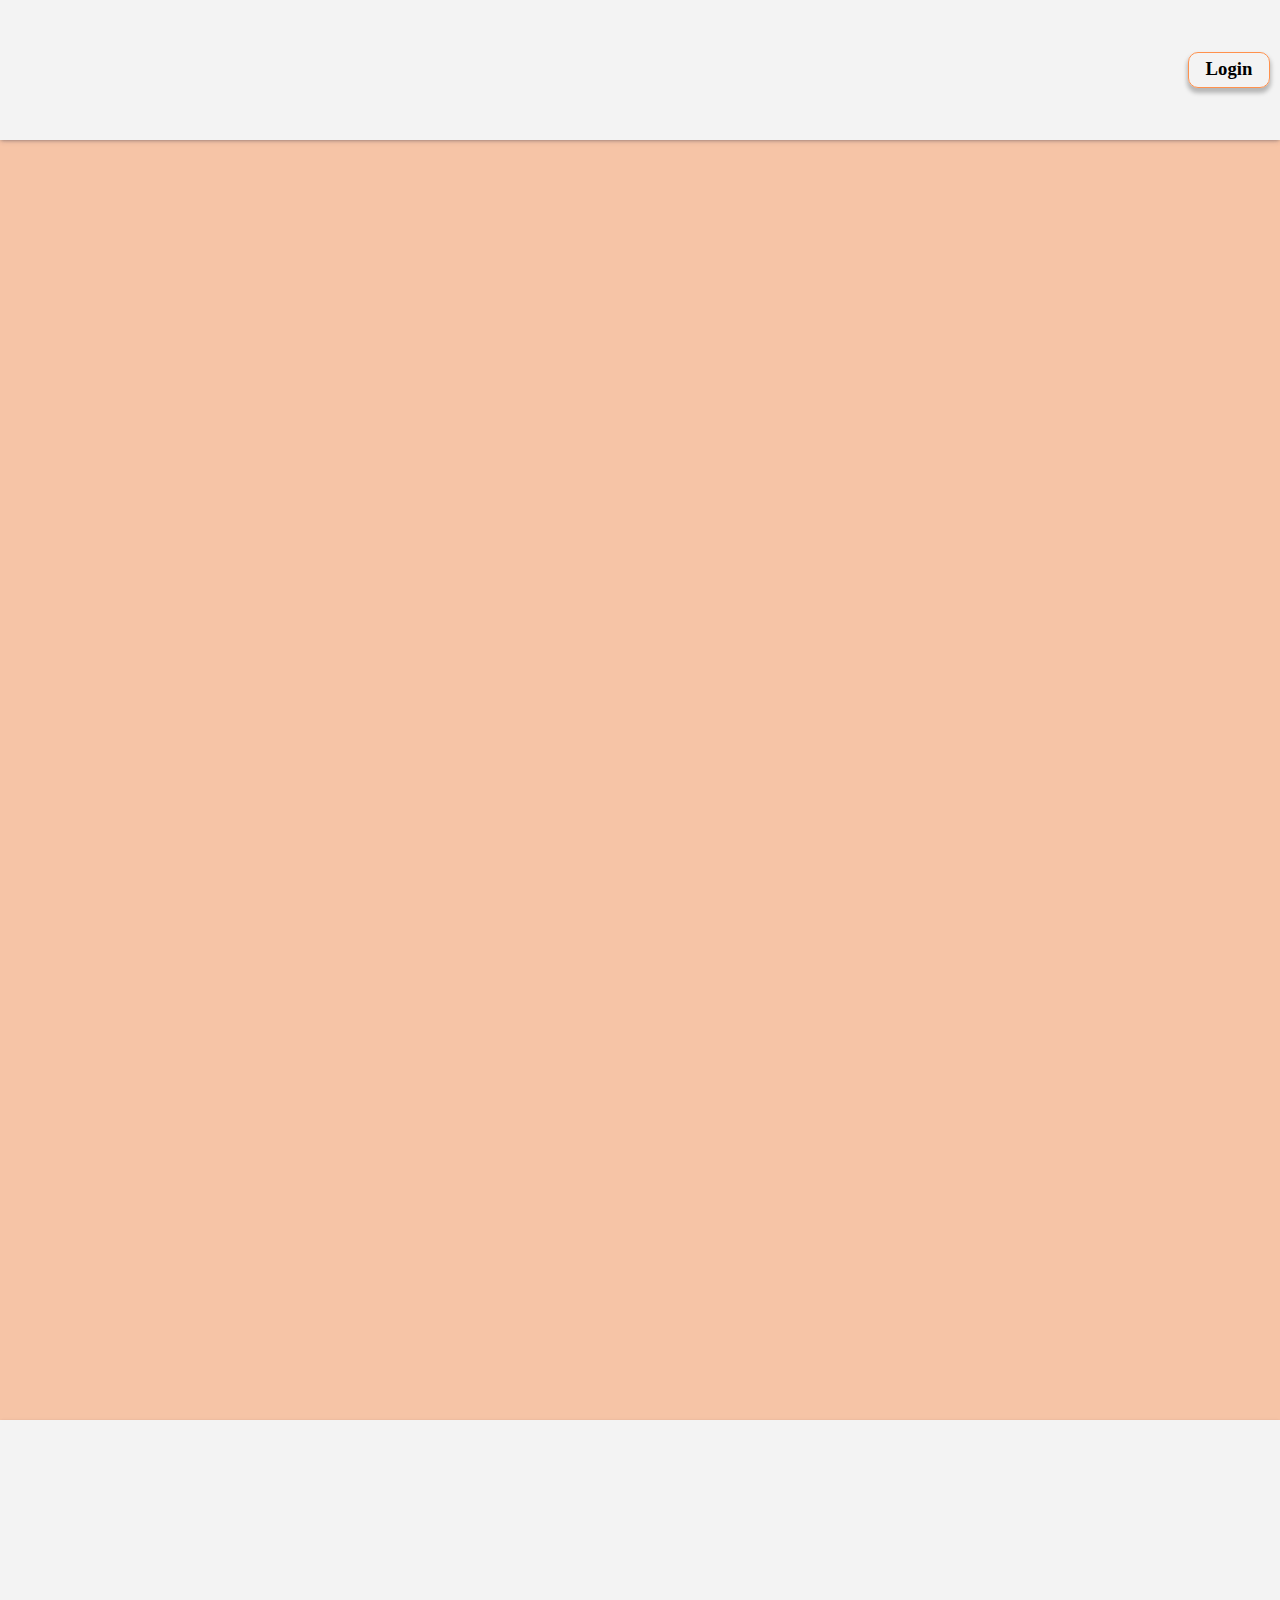
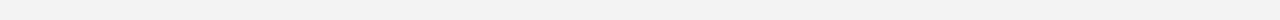
==== Web/TelaHome.html @ f807f77f "arrumando a header e adicionando o footer" ====
<!DOCTYPE html>
<html lang="en">
  <head>
    <meta charset="UTF-8" />
    <meta name="viewport" content="width=device-width, initial-scale=1.0" />
    <title>Home</title>
    <link rel="stylesheet" href="./CSS/cssgeral.css" />
    
    <header>

        <a href="./TelaHome.html" class="logobox">
          <div class="logo">
          </div>
        </a>
        <h3 class="h3Header"><a href="TelaLogin.html">Login</a></h3>
    </header>
  </head>
  <body>

  </body>
  <footer>
      <div class="tudo">
        <a href="https://wa.me/+5511986090189/? text=" target="https://wa.me/+5511986090189/? text="> <img class="icone" src="/PROJETO INDIVIDUAL/ProjetoIndividualSP3/Documentação/Imagens/whatsapp.png"
          alt=""></a>
  <a href="https://www.instagram.com/strawtechsp" target="https://www.instagram.com/strawtechsp"> <img class="icone" src="/PROJETO INDIVIDUAL/ProjetoIndividualSP3/Documentação/Imagens/instagram.png"
          alt=""></a>
  <a href="https://github.com/RobsonRioki" target="https://github.com/RobsonRioki"> <img class="icone" src="/PROJETO INDIVIDUAL/ProjetoIndividualSP3/Documentação/Imagens/github.png"   
          alt=""></a>
      </div>
  </footer>
</html>
---- Web/CSS/cssgeral.css ----
*{
    margin: 0px;
    padding: 0px;
}

.logo{
    width: 100px;
    height: 100px;
    background-image: url("/PROJETO INDIVIDUAL/ProjetoIndividualSP3/Documentação/Imagens/Japanfeedlogo.png");
    background-size: contain;
    border-radius: 50%;
    margin: 5px;
}
.logobox{

    position: absolute;
    left:0;
}

header{
    height: 140px;
    display:flex;
    justify-content: space-around;
    align-items: center;
    box-shadow: rgba(50, 50, 93, 0.25) 0px 2px 5px -1px, rgba(0, 0, 0, 0.3) 0px 1px 3px -1px;
    background-color: #F3F3F3;
}
header li{
    margin-top: 20px;
    display: inline-flex;
    
}

header a{
    color: black;
    text-decoration: none;
}


.h3Header{
    border-radius: 10px;
    border: 1px solid #FF914D;
    width: 70px;
    text-align: center;
    height: 24px;
    cursor: pointer;
    padding: 5px;
    box-shadow: 0px 4px 4px 1px rgba(0, 0, 0, 0.25);
    position: absolute;
    right: 10px;
}

.h3Header:hover{
    background-color: #FF914D;
}

.divlista{
    right: 0;
    position: absolute;
}

footer{
    height: 200px;
    display:flex;
    justify-content: space-around;
    align-items: center;
    box-shadow: rgba(50, 50, 93, 0.25) 0px 2px 5px -1px, rgba(0, 0, 0, 0.3) 0px 1px 3px -1px;
    background-color: #f3f3f3;
    margin-top: 100%;   
}

.tudo{
    z-index: 10;
    color: #fff;
    display: flex;
    justify-content:space-around;
    text-align:center;

}

.icone{
    width: 70;
    height: 70px;
    padding: 5px;
}

body{
    background-color: #F6C4A6;
}
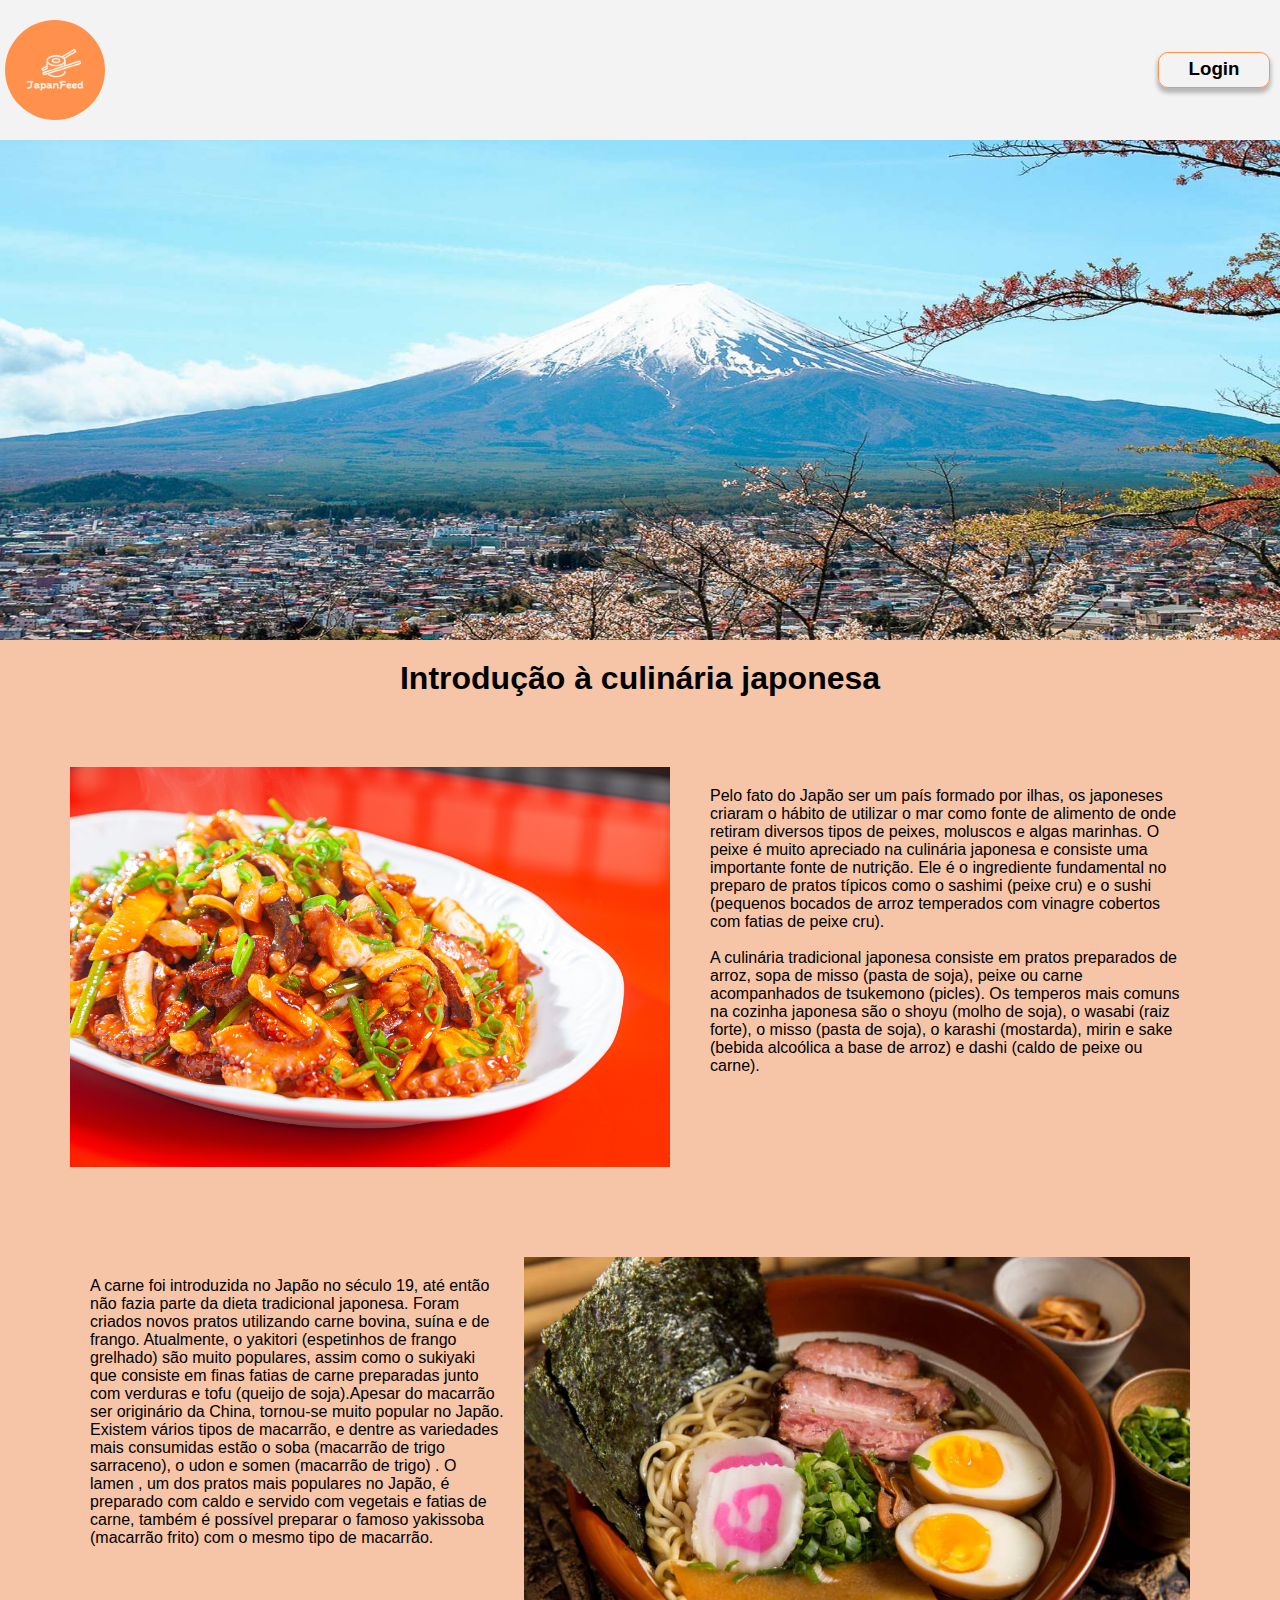
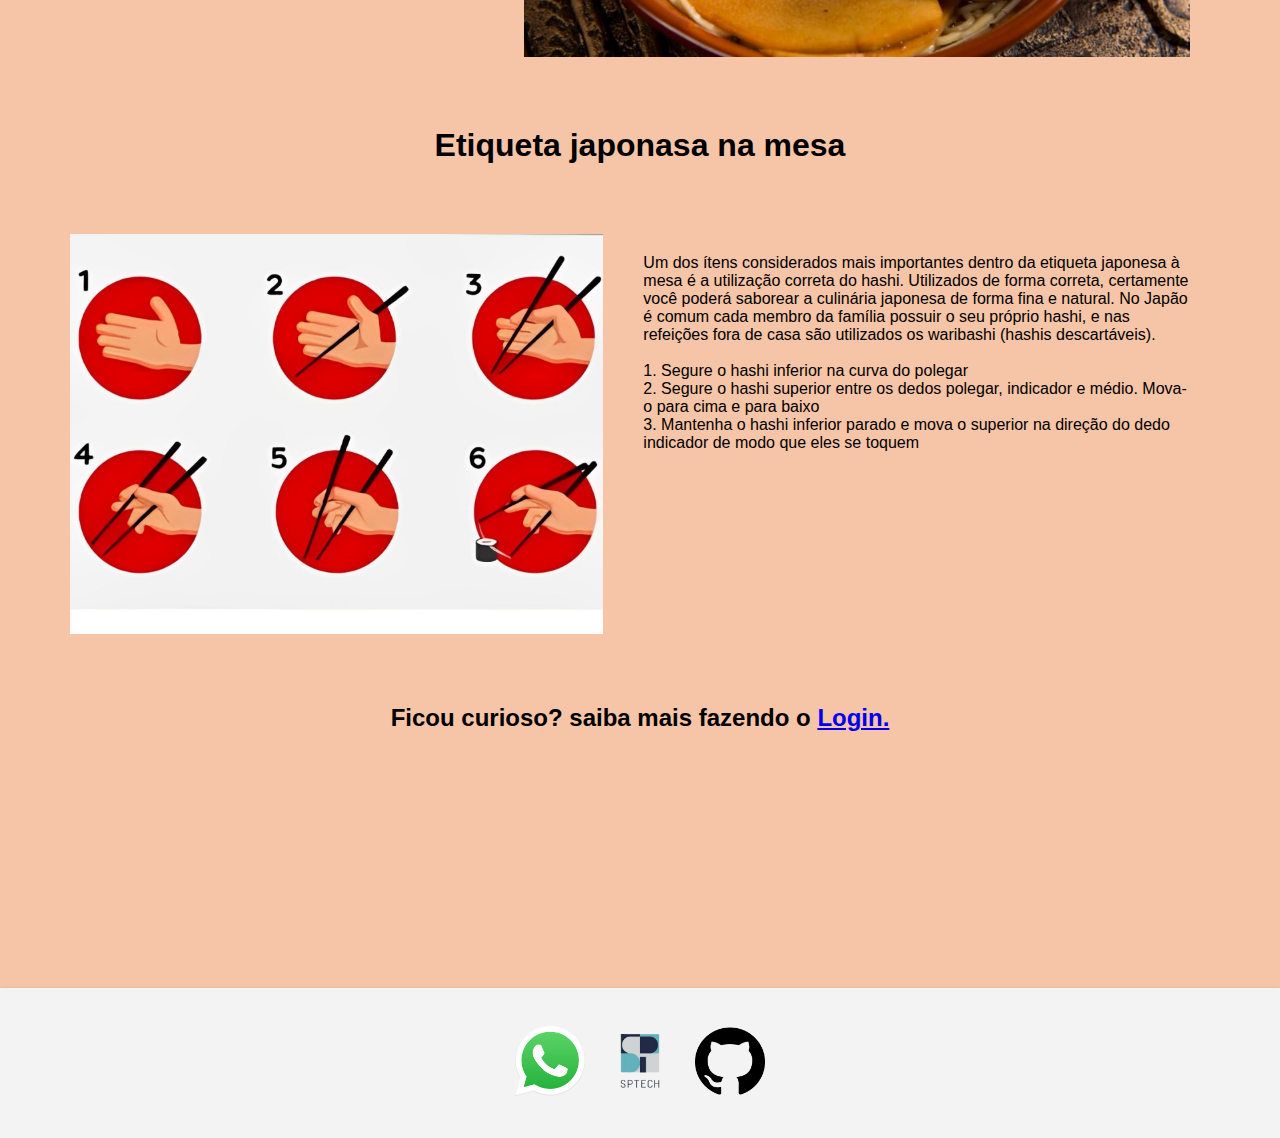
==== commit 83cfc67f: "Criação da tela home e algumas alterações" ====
--- a/Web/TelaHome.html
+++ b/Web/TelaHome.html
@@ -5,27 +5,122 @@
     <meta name="viewport" content="width=device-width, initial-scale=1.0" />
     <title>Home</title>
     <link rel="stylesheet" href="./CSS/cssgeral.css" />
-    
-    <header>
-
-        <a href="./TelaHome.html" class="logobox">
-          <div class="logo">
-          </div>
-        </a>
-        <h3 class="h3Header"><a href="TelaLogin.html">Login</a></h3>
-    </header>
+    <link rel="stylesheet" href="./CSS/cssHome.css" />
+    <link rel="icon" href="../Documentação/Imagens/Japanfeedlogo.png" />
   </head>
   <body>
+    <header>
+      <a href="./TelaHome.html" class="logobox">
+        <div class="logo"></div>
+      </a>
+      <h3 class="h3Header"><a href="TelaLogin.html">Login</a></h3>
+    </header>
+    <div class="divImagemTitulo">
+      <img
+        class="montefuji"
+        src="../Documentação/Imagens/montefuji.jpg"
+        alt=""
+      />
+    </div>
+    <h1>Introdução à culinária japonesa</h1>
+    <div class="divImagensTextos">
+      <img
+        src="../Documentação/Imagens/Tanka2_295lulapolvo.jpg"
+        alt=""
+        class="imagem1"
+      />
+      <div class="divTextos">
+        <p>
+          Pelo fato do Japão ser um país formado por ilhas, os japoneses criaram
+          o hábito de utilizar o mar como fonte de alimento de onde retiram
+          diversos tipos de peixes, moluscos e algas marinhas. O peixe é muito
+          apreciado na culinária japonesa e consiste uma importante fonte de
+          nutrição. Ele é o ingrediente fundamental no preparo de pratos típicos
+          como o sashimi (peixe cru) e o sushi (pequenos bocados de arroz
+          temperados com vinagre cobertos com fatias de peixe cru).
+        </p>
+        <br />
+        <p>
+          A culinária tradicional japonesa consiste em pratos preparados de
+          arroz, sopa de misso (pasta de soja), peixe ou carne acompanhados de
+          tsukemono (picles). Os temperos mais comuns na cozinha japonesa são o
+          shoyu (molho de soja), o wasabi (raiz forte), o misso (pasta de soja),
+          o karashi (mostarda), mirin e sake (bebida alcoólica a base de arroz)
+          e dashi (caldo de peixe ou carne).
+        </p>
+      </div>
+    </div>
 
+    <div class="divImagensTextos">
+      <div class="divTextos">
+        <p>
+          A carne foi introduzida no Japão no século 19, até então não fazia
+          parte da dieta tradicional japonesa. Foram criados novos pratos
+          utilizando carne bovina, suína e de frango. Atualmente, o yakitori
+          (espetinhos de frango grelhado) são muito populares, assim como o
+          sukiyaki que consiste em finas fatias de carne preparadas junto com
+          verduras e tofu (queijo de soja).Apesar do macarrão ser originário da
+          China, tornou-se muito popular no Japão. Existem vários tipos de
+          macarrão, e dentre as variedades mais consumidas estão o soba
+          (macarrão de trigo sarraceno), o udon e somen (macarrão de trigo) . O
+          lamen , um dos pratos mais populares no Japão, é preparado com caldo e
+          servido com vegetais e fatias de carne, também é possível preparar o
+          famoso yakissoba (macarrão frito) com o mesmo tipo de macarrão.
+        </p>
+      </div>
+      <img src="../Documentação/Imagens/lamen.jpg" alt="" class="imagem1" />
+    </div>
+
+    <h1>Etiqueta japonasa na mesa</h1>
+
+    <div class="divImagensTextos">
+      <img src="../Documentação/Imagens/hashi.png" alt="" class="imagem1" />
+      <div class="divTextos">
+        <p>
+          Um dos ítens considerados mais importantes dentro da etiqueta japonesa
+          à mesa é a utilização correta do hashi. Utilizados de forma correta,
+          certamente você poderá saborear a culinária japonesa de forma fina e
+          natural. No Japão é comum cada membro da família possuir o seu próprio
+          hashi, e nas refeições fora de casa são utilizados os waribashi
+          (hashis descartáveis).
+        </p>
+        <br />
+        <p>1. Segure o hashi inferior na curva do polegar</p>
+        <p>
+          2. Segure o hashi superior entre os dedos polegar, indicador e médio.
+          Mova-o para cima e para baixo
+        </p>
+        <p>
+          3. Mantenha o hashi inferior parado e mova o superior na direção do
+          dedo indicador de modo que eles se toquem
+        </p>
+      </div>
+    </div>
+    <h2>
+      Ficou curioso? saiba mais fazendo o <a href="./TelaLogin.html">Login.</a>
+    </h2>
+    <footer>
+      <div class="tudo">
+        <a
+          href="https://wa.me/+5511986090189/? text="
+          target="https://wa.me/+5511986090189/? text="
+        >
+          <img
+            class="icone"
+            src="../Documentação/Imagens/whatsapp.png"
+            alt=""
+          />
+        </a>
+        <a href="https://www.sptech.school" target="https://www.sptech.school">
+          <img class="icone" src="../Documentação/Imagens/sptech.png" alt="" />
+        </a>
+        <a
+          href="https://github.com/RobsonRioki"
+          target="https://github.com/RobsonRioki"
+        >
+          <img class="icone" src="../Documentação/Imagens/github.png" alt=""
+        /></a>
+      </div>
+    </footer>
   </body>
-  <footer>
-      <div class="tudo">
-        <a href="https://wa.me/+5511986090189/? text=" target="https://wa.me/+5511986090189/? text="> <img class="icone" src="/PROJETO INDIVIDUAL/ProjetoIndividualSP3/Documentação/Imagens/whatsapp.png"
-          alt=""></a>
-  <a href="https://www.instagram.com/strawtechsp" target="https://www.instagram.com/strawtechsp"> <img class="icone" src="/PROJETO INDIVIDUAL/ProjetoIndividualSP3/Documentação/Imagens/instagram.png"
-          alt=""></a>
-  <a href="https://github.com/RobsonRioki" target="https://github.com/RobsonRioki"> <img class="icone" src="/PROJETO INDIVIDUAL/ProjetoIndividualSP3/Documentação/Imagens/github.png"   
-          alt=""></a>
-      </div>
-  </footer>
 </html>
--- a/Web/CSS/cssgeral.css
+++ b/Web/CSS/cssgeral.css
@@ -1,16 +1,18 @@
 *{
     margin: 0px;
     padding: 0px;
+    font-family: Arial, Helvetica, sans-serif;
 }
 
 .logo{
     width: 100px;
     height: 100px;
-    background-image: url("/PROJETO INDIVIDUAL/ProjetoIndividualSP3/Documentação/Imagens/Japanfeedlogo.png");
+    background-image: url("../../Documentação/Imagens/Japanfeedlogo.png");
     background-size: contain;
     border-radius: 50%;
     margin: 5px;
 }
+
 .logobox{
 
     position: absolute;
@@ -36,11 +38,10 @@
     text-decoration: none;
 }
 
-
 .h3Header{
     border-radius: 10px;
     border: 1px solid #FF914D;
-    width: 70px;
+    width: 100px;
     text-align: center;
     height: 24px;
     cursor: pointer;
@@ -60,13 +61,13 @@
 }
 
 footer{
-    height: 200px;
+    height: 150px;
     display:flex;
     justify-content: space-around;
     align-items: center;
     box-shadow: rgba(50, 50, 93, 0.25) 0px 2px 5px -1px, rgba(0, 0, 0, 0.3) 0px 1px 3px -1px;
     background-color: #f3f3f3;
-    margin-top: 100%;   
+    margin-top: 20%;   
 }
 
 .tudo{
@@ -79,11 +80,11 @@
 }
 
 .icone{
-    width: 70;
+    width: 70px;
     height: 70px;
-    padding: 5px;
+    padding: 10px;
 }
 
 body{
     background-color: #F6C4A6;
-}+}
--- a/Web/CSS/cssHome.css
+++ b/Web/CSS/cssHome.css
@@ -0,0 +1,35 @@
+.montefuji{
+    width: 100%;
+    height: 500px;
+
+}
+
+.divImagemTitulo{
+    width: 100%;
+    height: auto;
+    display: flex;
+    justify-content: center;
+}
+.divImagensTextos{
+    margin: 50px;
+    padding: 20px;
+    height: auto;
+    display: flex;
+    justify-content: center;
+}
+
+.imagem1{
+    width: 1000px;
+    height: 400px;
+    margin-right: 20px;
+}
+
+.divTextos{
+    align-items: center;
+    padding: 20px;
+}
+
+h1, h2{
+    margin-top: 20px;
+    text-align: center;
+}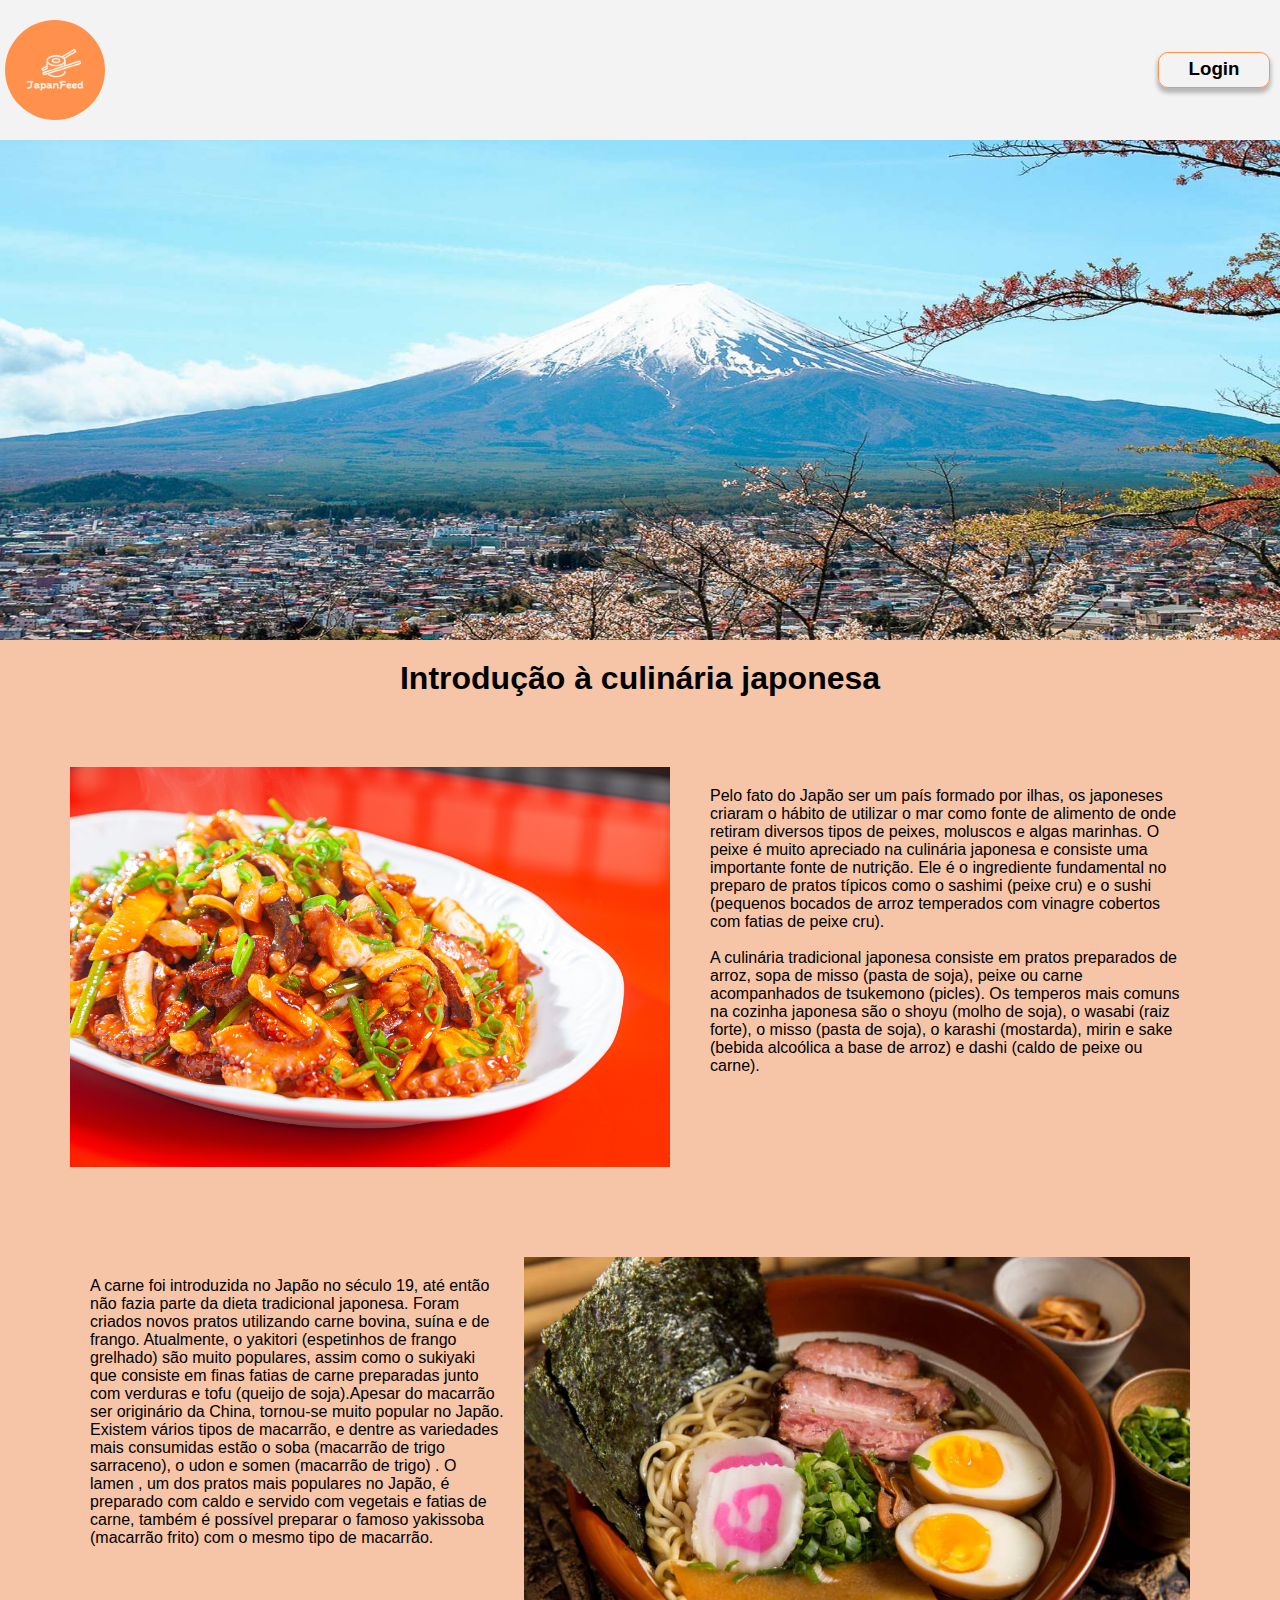
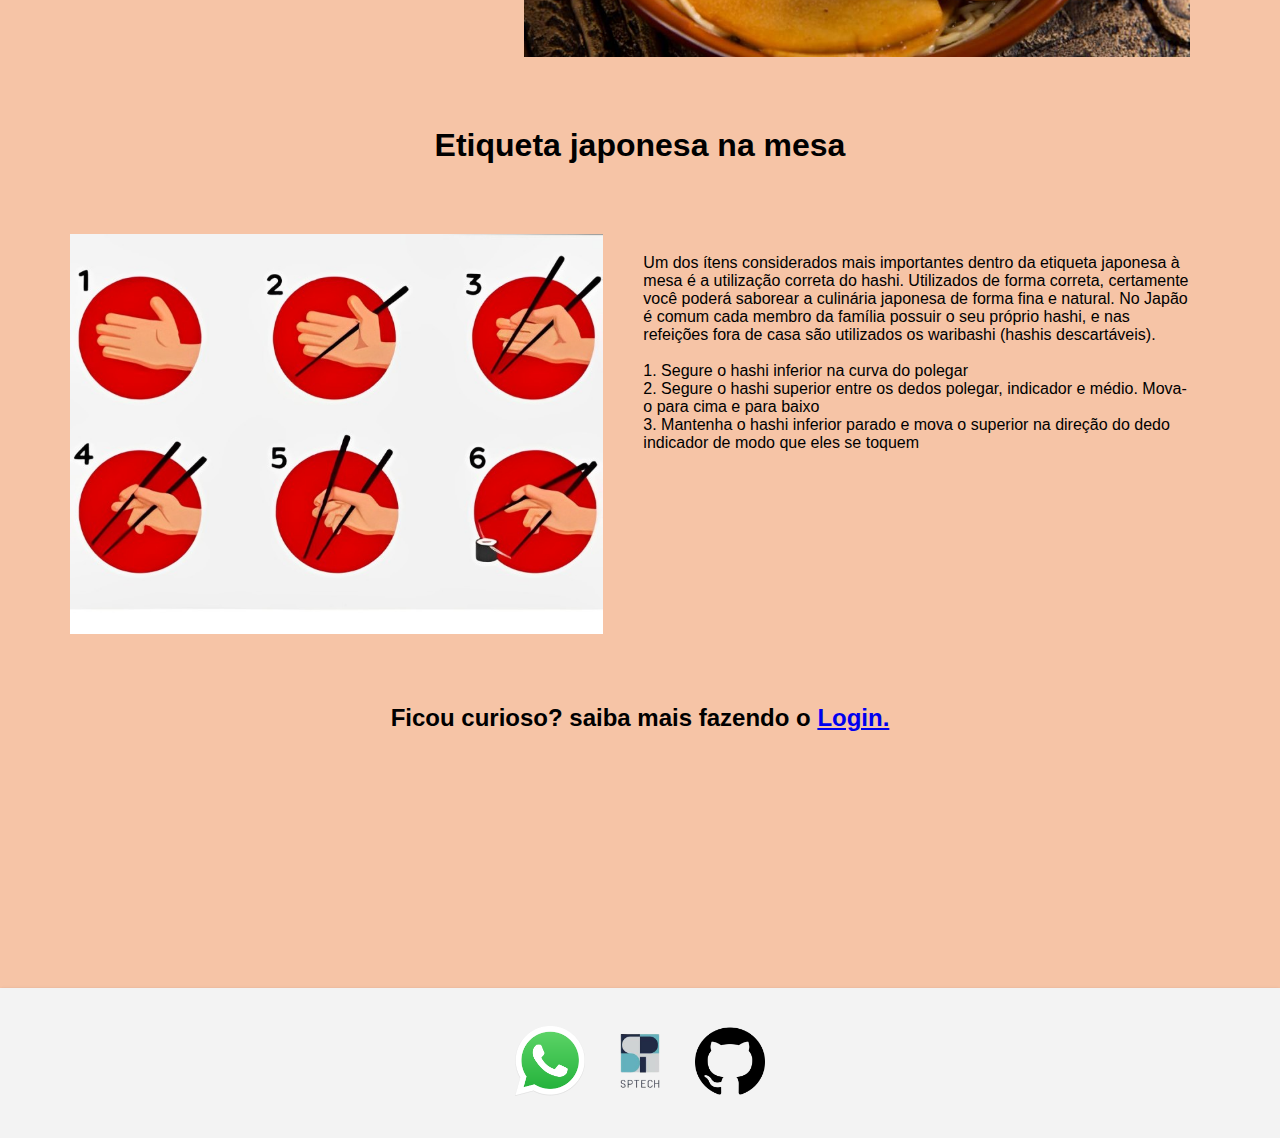
==== commit 04a40492: "Adicionando placeholders no login e cadastro, e adicionando a pagina principal do site" ====
--- a/Web/TelaHome.html
+++ b/Web/TelaHome.html
@@ -71,7 +71,7 @@
       <img src="../Documentação/Imagens/lamen.jpg" alt="" class="imagem1" />
     </div>
 
-    <h1>Etiqueta japonasa na mesa</h1>
+    <h1>Etiqueta japonesa na mesa</h1>
 
     <div class="divImagensTextos">
       <img src="../Documentação/Imagens/hashi.png" alt="" class="imagem1" />
--- a/Web/CSS/cssgeral.css
+++ b/Web/CSS/cssgeral.css
@@ -88,3 +88,13 @@
 body{
     background-color: #F6C4A6;
 }
+::-webkit-scrollbar-track {
+    background: #D9D9D9; 
+  }
+  ::-webkit-scrollbar {
+    width: 10px;
+  }
+  ::-webkit-scrollbar-thumb {
+    background: #F6C4A6; 
+  }
+  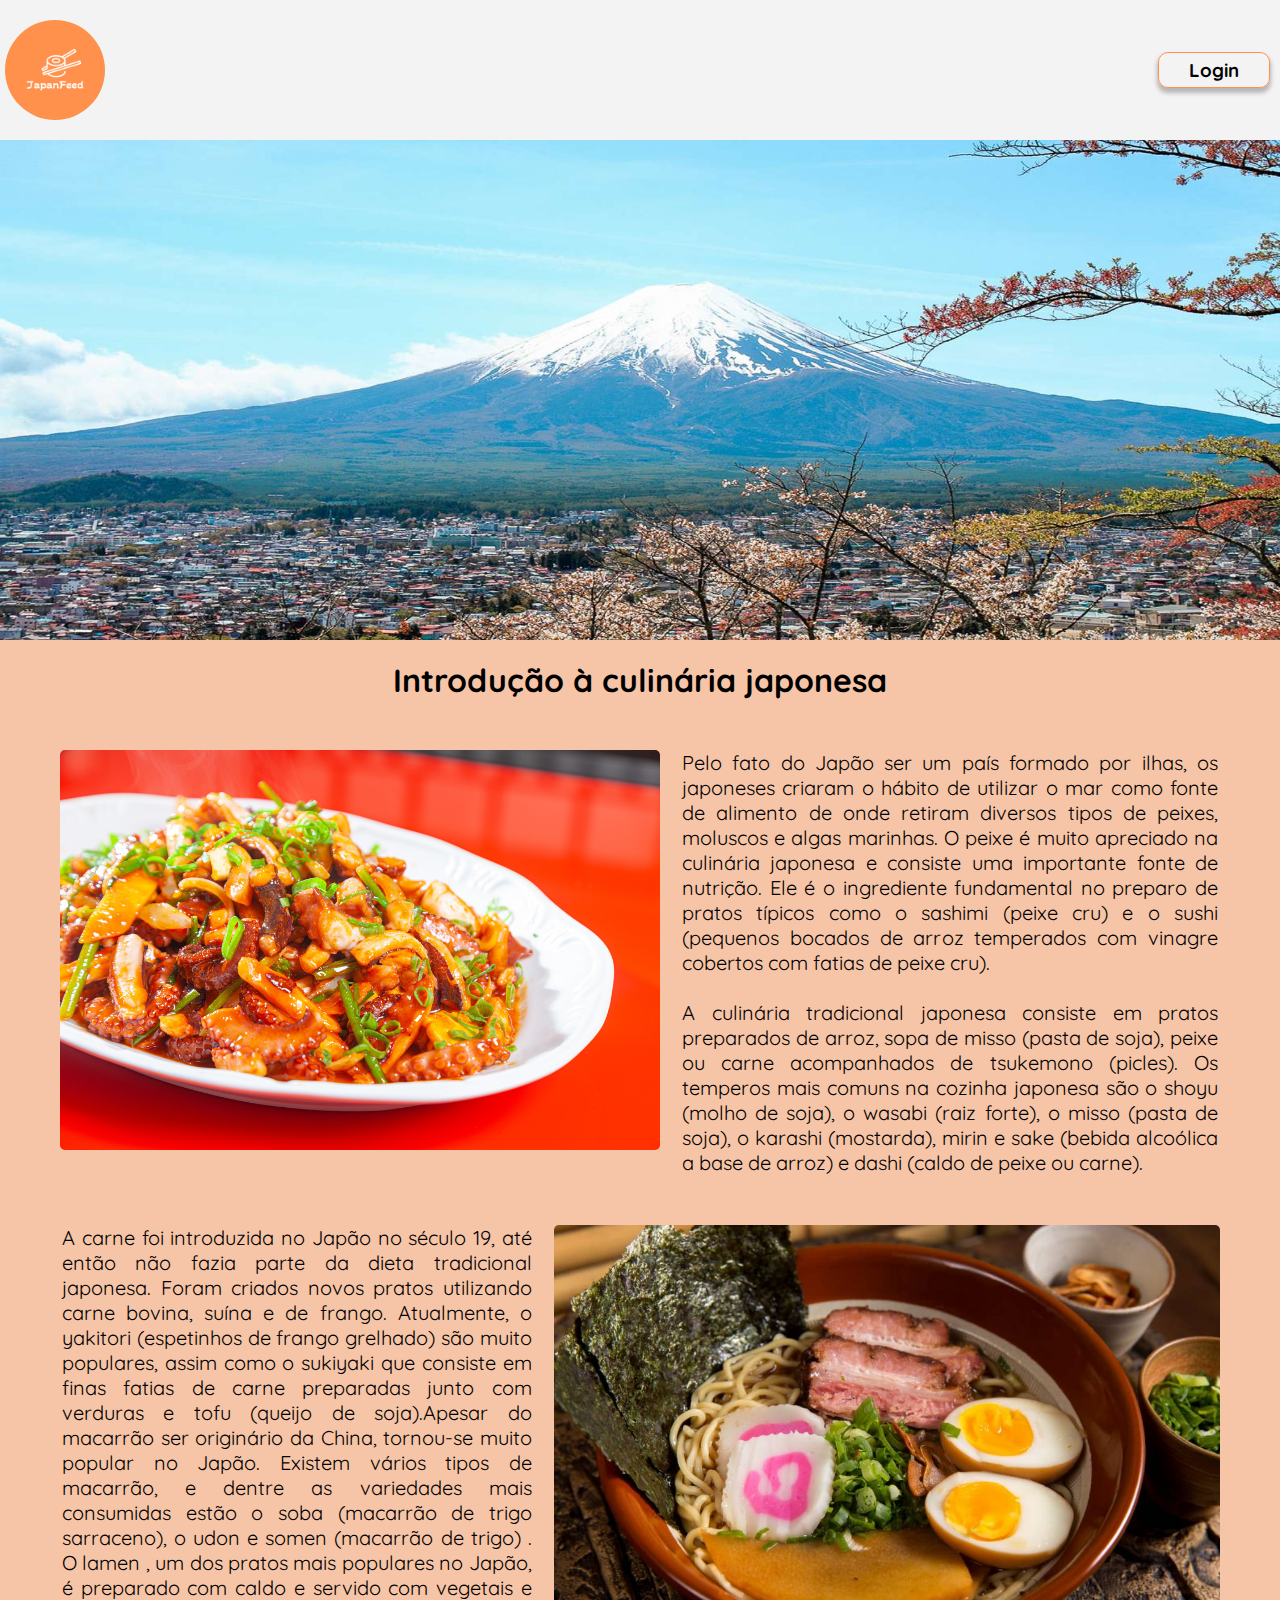
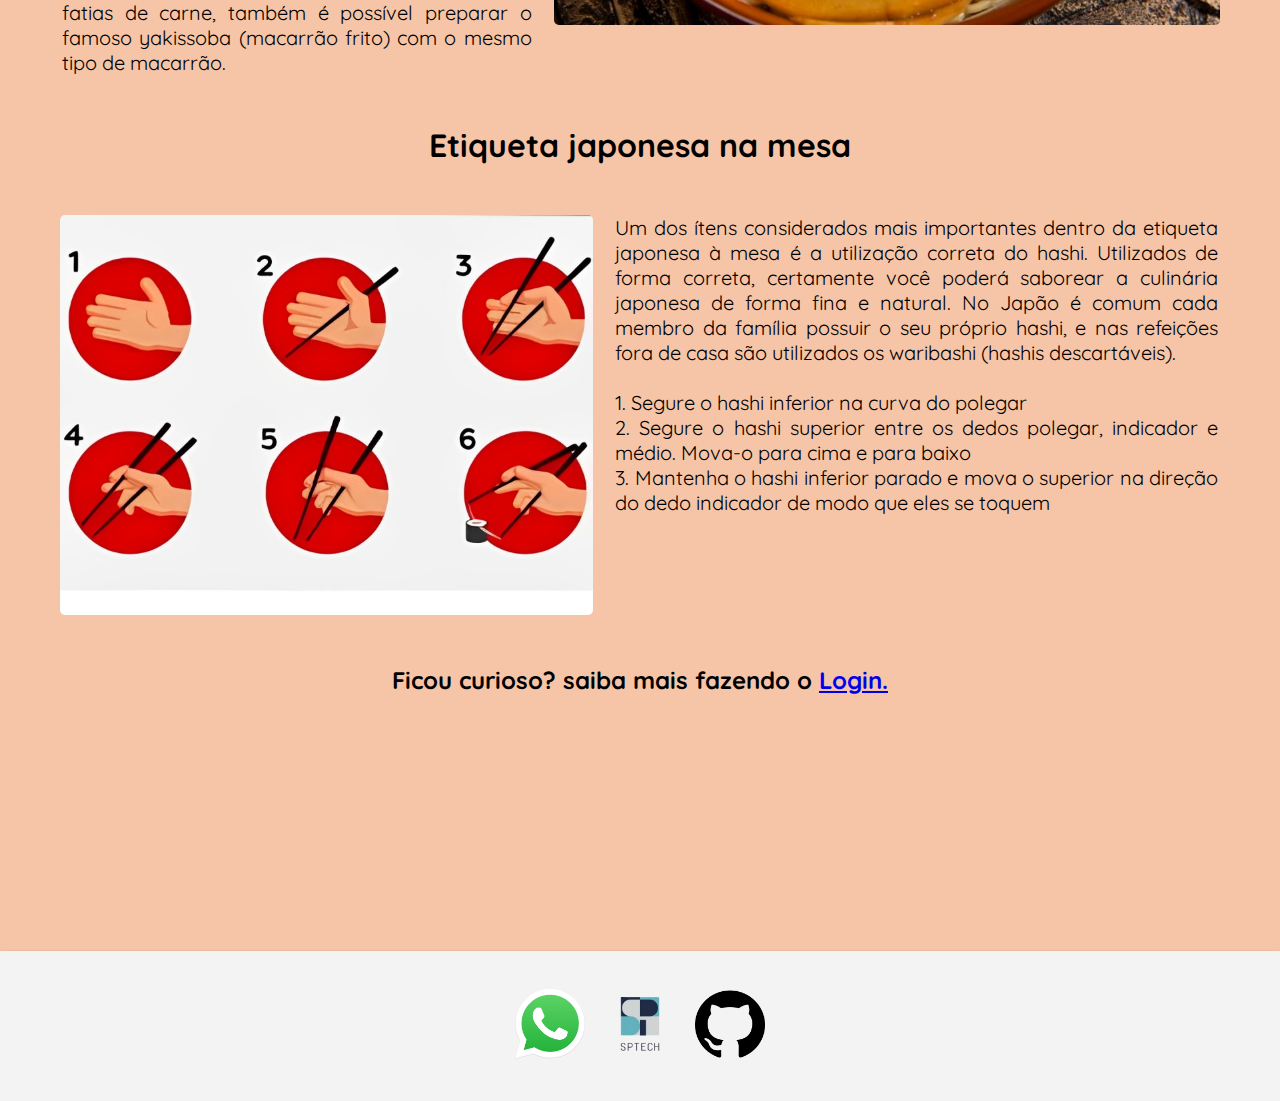
==== commit ef634b59: "alterando os estilos das fontes e das imagens" ====
--- a/Web/TelaHome.html
+++ b/Web/TelaHome.html
@@ -7,6 +7,10 @@
     <link rel="stylesheet" href="./CSS/cssgeral.css" />
     <link rel="stylesheet" href="./CSS/cssHome.css" />
     <link rel="icon" href="../Documentação/Imagens/Japanfeedlogo.png" />
+    <link rel="preconnect" href="https://fonts.googleapis.com">
+    <link rel="preconnect" href="https://fonts.gstatic.com" crossorigin>
+    <link href="https://fonts.googleapis.com/css2?family=Quicksand&display=swap" rel="stylesheet">
+
   </head>
   <body>
     <header>
--- a/Web/CSS/cssgeral.css
+++ b/Web/CSS/cssgeral.css
@@ -1,7 +1,8 @@
 *{
     margin: 0px;
     padding: 0px;
-    font-family: Arial, Helvetica, sans-serif;
+    font-family: 'Quicksand', sans-serif;
+
 }
 
 .logo{
--- a/Web/CSS/cssHome.css
+++ b/Web/CSS/cssHome.css
@@ -12,7 +12,6 @@
 }
 .divImagensTextos{
     margin: 50px;
-    padding: 20px;
     height: auto;
     display: flex;
     justify-content: center;
@@ -21,12 +20,15 @@
 .imagem1{
     width: 1000px;
     height: 400px;
-    margin-right: 20px;
+    margin:0 10px;
+    border-radius: 5px;
 }
 
 .divTextos{
     align-items: center;
-    padding: 20px;
+    padding: 0 12px;
+    font-size: 20px;
+    text-align: justify;
 }
 
 h1, h2{
